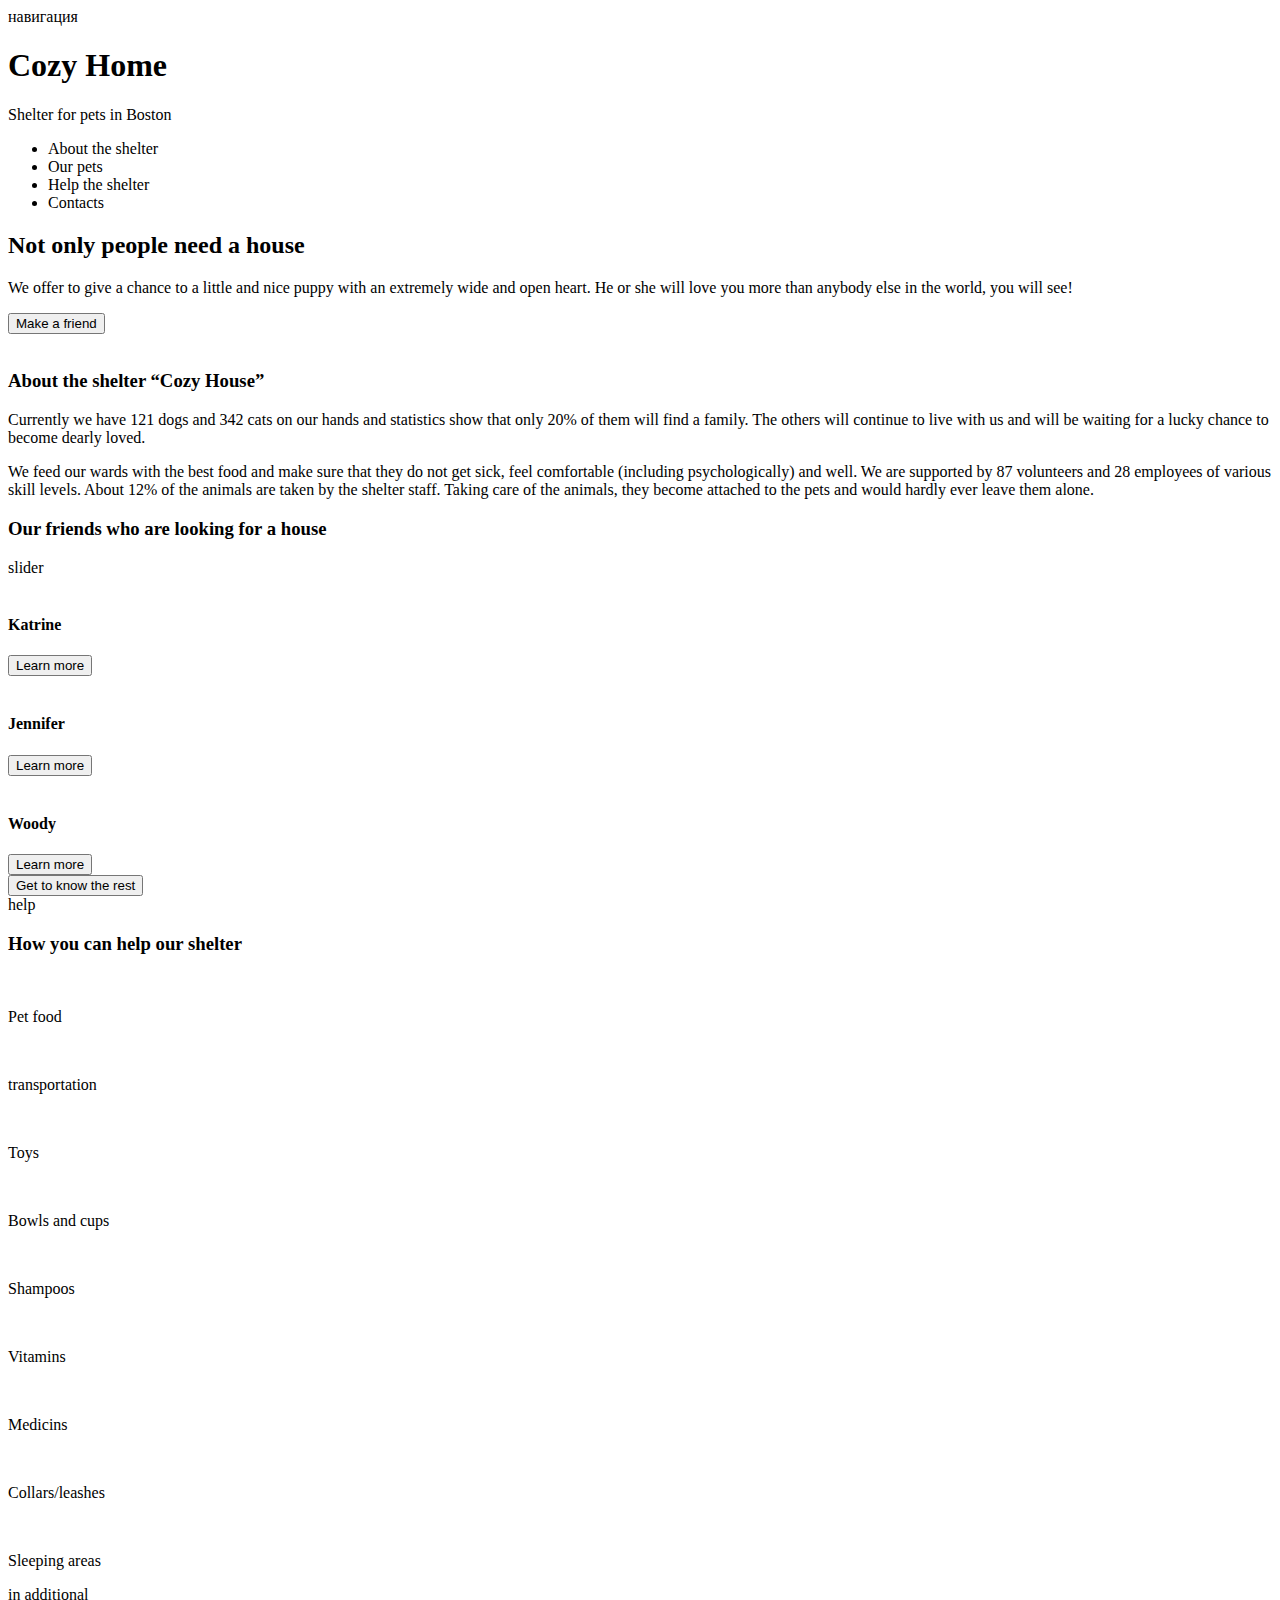
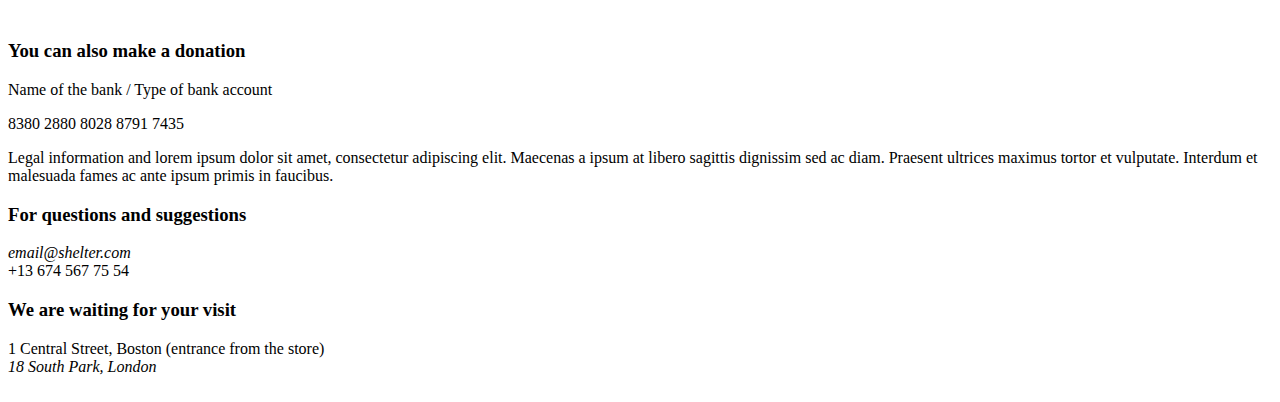
==== shelter/pages/main/index.html @ 9423e676 "init:start shelter task" ====
<!DOCTYPE html>
<html lang="en">
<head>
    <meta charset="UTF-8">
    <meta http-equiv="X-UA-Compatible" content="IE=edge">
    <meta name="viewport" content="width=device-width, initial-scale=1.0">
    <title>shelter</title>
</head>
<body>
    <header>навигация
        <hgroup class="logo">
            <h1>Cozy Home</h1>
            <p>Shelter for pets in Boston</p>
        </hgroup>
        <nav>
            <ul>
                <li>About the shelter</li>
                <li>Our pets</li>
                <li>Help the shelter</li>
                <li>Contacts</li>
            </ul>
        </nav>
    </header>
    <section>
        <div>
            <h2>Not only people need a house</h2>
            <p>We offer to give a chance to a little and nice puppy with an extremely wide and open heart. He or she will love you more than anybody else in the world, you will see!</p>
            <button>Make a friend</button>
        </div>
        <div>
            <img>
        </div>
    </section>
    <section>
        <h3>About the shelter “Cozy House”</h3>
        <p>Currently we have 121 dogs and 342 cats on our hands and statistics show that only 20% of them will find a family. The others will continue to live with us and will be waiting for a lucky chance to become dearly loved.</p>
        <p>We feed our wards with the best food and make sure that they do not get sick, feel comfortable (including psychologically) and well. We are supported by 87 volunteers and 28 employees of various skill levels. About 12% of the animals are taken by the shelter staff. Taking care of the animals, they become attached to the pets and would hardly ever leave them alone.</p>
    </section>
    <section>
        <h3>Our friends who are looking for a house</h3>
        <div>slider
            <div>
                <img>
                <h4>Katrine</h4>
                <button>Learn more</button>
            </div>
            <div>
                <img>
                <h4>Jennifer</h4>
                <button>Learn more</button>
            </div>
            <div>
                <img>
                <h4>Woody</h4>
                <button>Learn more</button>
            </div>
        </div>
        <div>
            <button>Get to know the rest</button>
        </div>
    </section>
    <section>help
        <h3>How you can help our shelter</h3>
        <div>
            <div>
                <img>
                <p>Pet food</p>
            </div>
            <div>
                <img>
                <p>transportation</p>
            </div>
            <div>
                <img>
                <p>Toys</p>
            </div>
            <div>
                <img>
                <p>Bowls and cups</p>
            </div>
            <div>
                <img>
                <p>Shampoos</p>
            </div>
            <div>
                <img>
                <p>Vitamins</p>
            </div>
            <div>
                <img>
                <p>Medicins</p>
            </div>
            <div>
                <img>
                <p>Collars/leashes</p>
            </div>
            <div>
                <img>
                <p>Sleeping areas</p>
            </div>
        </div>
    </section>
    <section>in additional
        <div>
            <img>
        </div>
        <div>
            <h3>You can also make a donation</h3>
            <p>Name of the bank / Type of bank account</p>
            <p>8380 2880 8028 8791 7435</p>
            <p>Legal information and lorem ipsum dolor sit amet, consectetur adipiscing elit. Maecenas a ipsum at libero sagittis dignissim sed ac diam. Praesent ultrices maximus tortor et vulputate. Interdum et malesuada fames ac ante ipsum primis in faucibus.</p>
        </div>
    </section>
    <footer>
        <div>
            <h3>For questions and suggestions</h3>
            <address>email@shelter.com</address>
            <adress>+13 674 567 75 54</adress>
        </div>
        <div>
            <h3>We are waiting for your visit</h3>
            <adress>1 Central Street, Boston (entrance from the store)</adress>
            <address>18 South Park, London </address>
        </div>
        <div>
            <img>
        </div>
    </footer>
</body>
</html>
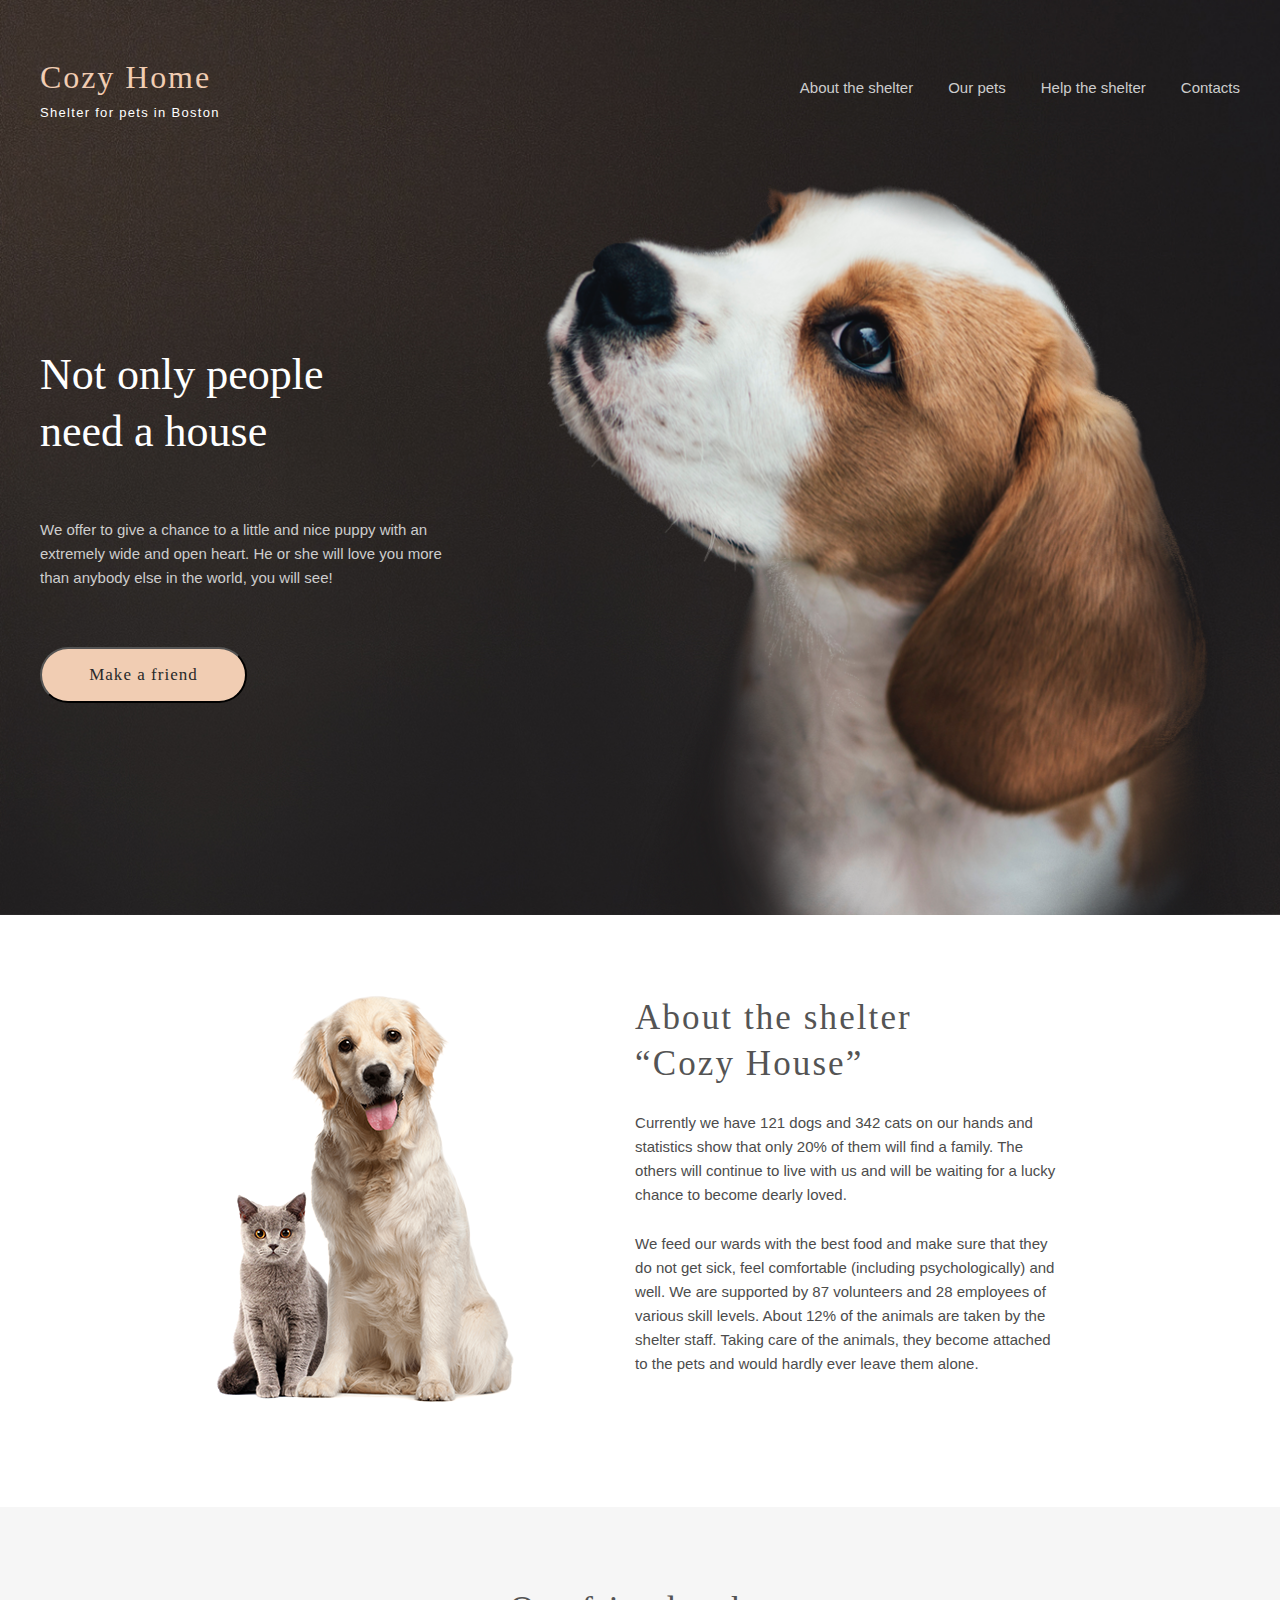
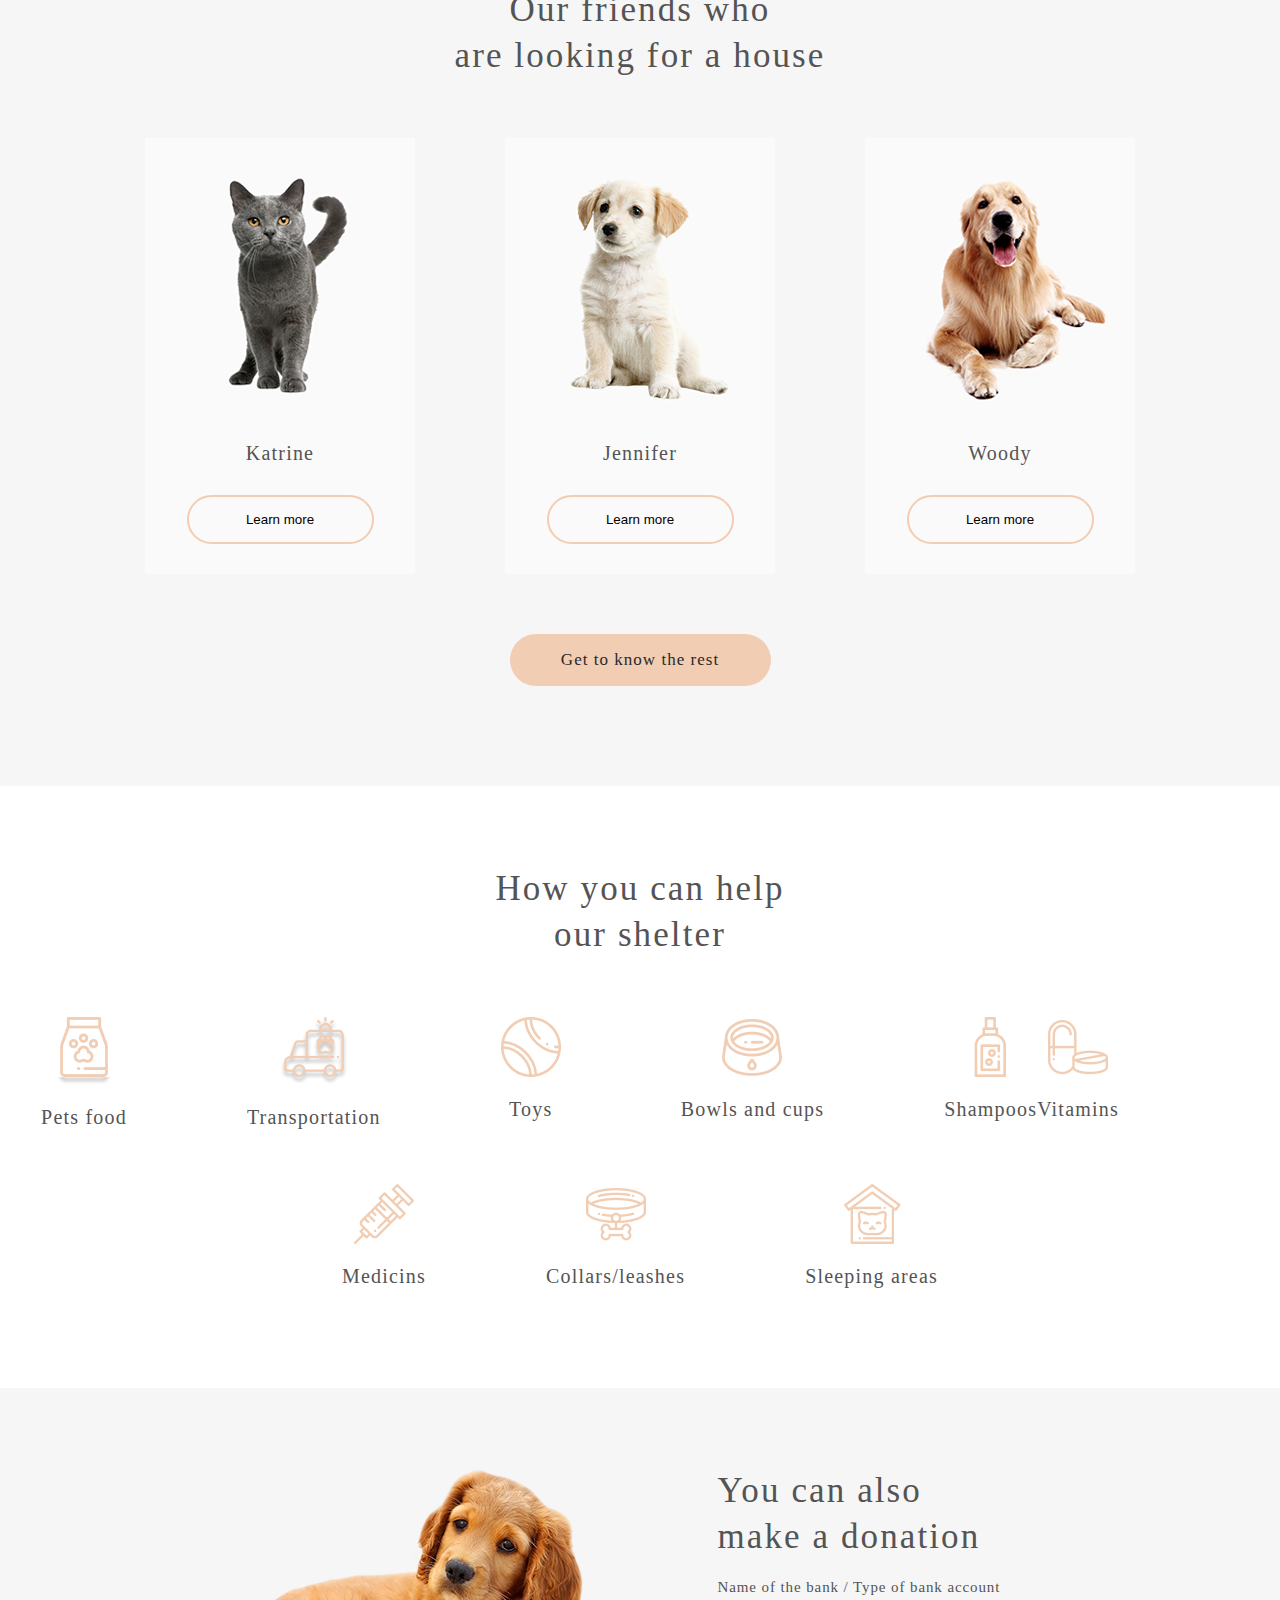
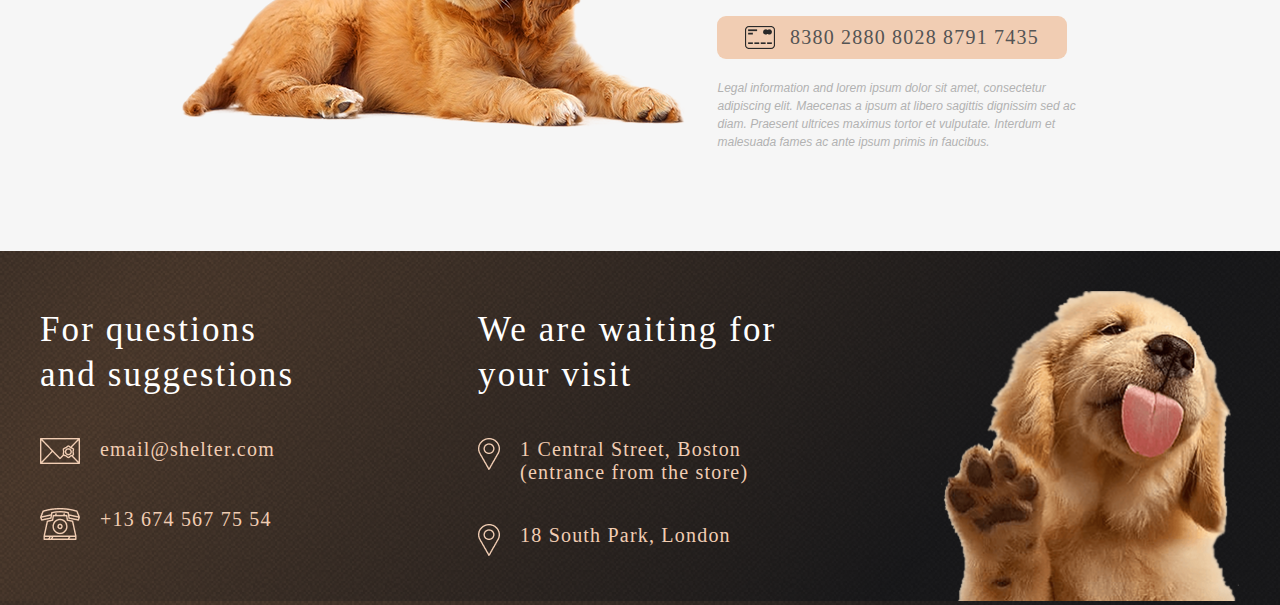
==== commit 571f0c72: "fix: add shelter page" ====
--- a/shelter/pages/main/index.html
+++ b/shelter/pages/main/index.html
@@ -5,126 +5,155 @@
     <meta http-equiv="X-UA-Compatible" content="IE=edge">
     <meta name="viewport" content="width=device-width, initial-scale=1.0">
     <title>shelter</title>
+    <link rel="stylesheet" href="/shelter/pages/main/style.css" />
 </head>
 <body>
-    <header>навигация
-        <hgroup class="logo">
-            <h1>Cozy Home</h1>
-            <p>Shelter for pets in Boston</p>
+    <div class="container">
+    <div class="header_block-only">
+    <header class="header context-block">
+        <hgroup>
+            <h1 class="logo">Cozy Home</h1>
+            <p class="logo_subscribe">Shelter for pets in Boston</p>
         </hgroup>
         <nav>
-            <ul>
-                <li>About the shelter</li>
-                <li>Our pets</li>
-                <li>Help the shelter</li>
-                <li>Contacts</li>
+            <ul class="nav">
+                <li class="nav_item"><a href="#about" class="active">About the shelter</a></li>
+                <li class="nav_item"><a href="#pets">Our pets</a></li>
+                <li class="nav_item"><a href="#help">Help the shelter</a></li>
+                <li class="nav_item"><a href="#contacts">Contacts</a></li>
             </ul>
         </nav>
     </header>
-    <section>
-        <div>
-            <h2>Not only people need a house</h2>
-            <p>We offer to give a chance to a little and nice puppy with an extremely wide and open heart. He or she will love you more than anybody else in the world, you will see!</p>
-            <button>Make a friend</button>
+    <section class="block-only context-block">
+        <div class="block-only_item">
+            <h2>Not only people <br>need a house</h2>
+            <p class="block-only_text">We offer to give a chance to a little and nice puppy with an extremely wide and open heart. He or she will love you more than anybody else in the world, you will see!</p>
+            <button class="block-only_button">Make a friend</button>
         </div>
         <div>
-            <img>
+            <img class="block-only_img" src="/shelter/assets/images/start-screen-puppy.png" alt="dog">
         </div>
     </section>
-    <section>
-        <h3>About the shelter “Cozy House”</h3>
-        <p>Currently we have 121 dogs and 342 cats on our hands and statistics show that only 20% of them will find a family. The others will continue to live with us and will be waiting for a lucky chance to become dearly loved.</p>
-        <p>We feed our wards with the best food and make sure that they do not get sick, feel comfortable (including psychologically) and well. We are supported by 87 volunteers and 28 employees of various skill levels. About 12% of the animals are taken by the shelter staff. Taking care of the animals, they become attached to the pets and would hardly ever leave them alone.</p>
+</div>
+    <section class="about context-block" id="about">
+        <div><img class="about_img" src="/shelter/assets/images/about-pets.png"> </div>
+        <div class="about_item">
+           <h3>About the shelter <br> “Cozy House”</h3>
+           <p class="about_text1">Currently we have 121 dogs and 342 cats on our hands and statistics show that only 20% of them will find a family. The others will continue to live with us and will be waiting for a lucky chance to become dearly loved.</p>
+           <p class="about_text2">We feed our wards with the best food and make sure that they do not get sick, feel comfortable (including psychologically) and well. We are supported by 87 volunteers and 28 employees of various skill levels. About 12% of the animals are taken by the shelter staff. Taking care of the animals, they become attached to the pets and would hardly ever leave them alone.</p>
+        </div>
+        </section>
+    <section class="pets" id="pets">
+        <div class="context-block">
+        <h3 class="pets_tittle">Our friends who <br> are looking for a house</h3>
+        <div class="pets_slider">
+            <div class="pets_slider_item">
+                <img src="/shelter/assets/images/pets-katrine.png">
+                <h4>Katrine</h4>
+                <button class="pets_button">Learn more</button>
+            </div>
+            <div class="pets_slider_item">
+                <img src="/shelter/assets/images/pets-jennifer.png">
+                <h4>Jennifer</h4>
+                <button class="pets_button">Learn more</button>
+            </div>
+            <div class="pets_slider_item">
+                <img src="/shelter/assets/images/pets-woody.png">
+                <h4>Woody</h4>
+                <button class="pets_button">Learn more</button>
+            </div>
+        </div>
+        <div class="get_to_know_button">
+            <button class="second_pets_button">Get to know the rest</button>
+        </div>
+    </div>
     </section>
-    <section>
-        <h3>Our friends who are looking for a house</h3>
-        <div>slider
-            <div>
-                <img>
-                <h4>Katrine</h4>
-                <button>Learn more</button>
+    <section class="help context-block" id="help">
+        <h3>How you can help <br> our shelter</h3>
+        <div class="help_gallary">
+            <div class="help_item">
+                <img src="/shelter/assets/icons/icon-pet-food.png">
+                <p class="help_text">Pets food</p>
+            </div>
+            <div class="help_item">
+                <img src="/shelter/assets/icons/icon-transportation.png">
+                <p class="help_text">Transportation</p>
+            </div>
+            <div class="help_item">
+                <img src="/shelter/assets/icons/icon-toys.png">
+                <p class="help_text">Toys</p>
+            </div>
+            <div class="help_item">
+                <img src="/shelter/assets/icons/icon-bowls-and-cups.png">
+                <p class="help_text">Bowls and cups</p>
+            </div>
+            <div class="help_item">
+                <img src="/shelter/assets/icons/icon-shampoos (1).png">
+                <p class="help_text">Shampoos</p>
+            </div>
+            <div class="help_item">
+                <img src="/shelter/assets/icons/icon-vitamins.png">
+                <p class="help_text">Vitamins</p>
+            </div>
+            <div class="help_item">
+                <img src="/shelter/assets/icons/icon-medicines.png">
+                <p class="help_text">Medicins</p>
+            </div>
+            <div class="help_item">
+                <img src="/shelter/assets/icons/icon-collars-leashes.png">
+                <p class="help_text">Collars/leashes</p>
             </div>
             <div>
-                <img>
-                <h4>Jennifer</h4>
-                <button>Learn more</button>
+                <img src="/shelter/assets/icons/icon-sleeping-area.png">
+                <p class="help_text">Sleeping areas</p>
             </div>
-            <div>
-                <img>
-                <h4>Woody</h4>
-                <button>Learn more</button>
+        </div>
+    </section>
+    <section class="in_addition">
+        <div class="context-block in_addition-block">
+        <div class="in_addition_img">
+            <img src="/shelter/assets/images/donation-dog.png">
+        </div>
+        <div class="in_addition_item">
+            <h3>You can also <br> make a donation</h3>
+            <p class="name_bank">Name of the bank / Type of bank account</p>
+            <div class="card_item">
+                <img src="/shelter/assets/icons/credit-card.png">
+                <p class="card">8380 2880 8028 8791 7435</p>
+            </div>
+            <p class="info">Legal information and lorem ipsum dolor sit amet, consectetur adipiscing elit. Maecenas a ipsum at libero sagittis dignissim sed ac diam. Praesent ultrices maximus tortor et vulputate. Interdum et malesuada fames ac ante ipsum primis in faucibus.</p>
+        </div>
+    </div>
+    </section>
+    <footer id="contacts">
+        <div class="context-block footer-block">
+        <div class="footer_contacts">
+            <h3 class="footer_tittle">For questions and suggestions</h3>
+            <div class="email">
+                <div><img src="/shelter/assets/icons/mail.png"></div>
+                <div class="email_adress">email@shelter.com</div>
+            </div>
+            <div class="tel">
+                <div><img src="/shelter/assets/icons/phone.png"></div>
+                <div class="email_adress">+13 674 567 75 54</div>
+            </div>
+        </div>
+        <div class="footer_adress">
+            <h3 class="footer_tittle">We are waiting for your visit</h3>
+            <div class="email">
+                <div><img src="/shelter/assets/icons/pin.png"></div>
+                <div class="email_adress">1 Central Street, Boston (entrance from the store)</div>
+            </div>
+            <div class="tel">
+                <div><img src="/shelter/assets/icons/pin.png"></div>
+                <div class="email_adress">18 South Park, London </div>
             </div>
         </div>
         <div>
-            <button>Get to know the rest</button>
+            <img src="/shelter/assets/images/footer-puppy.png">
         </div>
-    </section>
-    <section>help
-        <h3>How you can help our shelter</h3>
-        <div>
-            <div>
-                <img>
-                <p>Pet food</p>
-            </div>
-            <div>
-                <img>
-                <p>transportation</p>
-            </div>
-            <div>
-                <img>
-                <p>Toys</p>
-            </div>
-            <div>
-                <img>
-                <p>Bowls and cups</p>
-            </div>
-            <div>
-                <img>
-                <p>Shampoos</p>
-            </div>
-            <div>
-                <img>
-                <p>Vitamins</p>
-            </div>
-            <div>
-                <img>
-                <p>Medicins</p>
-            </div>
-            <div>
-                <img>
-                <p>Collars/leashes</p>
-            </div>
-            <div>
-                <img>
-                <p>Sleeping areas</p>
-            </div>
-        </div>
-    </section>
-    <section>in additional
-        <div>
-            <img>
-        </div>
-        <div>
-            <h3>You can also make a donation</h3>
-            <p>Name of the bank / Type of bank account</p>
-            <p>8380 2880 8028 8791 7435</p>
-            <p>Legal information and lorem ipsum dolor sit amet, consectetur adipiscing elit. Maecenas a ipsum at libero sagittis dignissim sed ac diam. Praesent ultrices maximus tortor et vulputate. Interdum et malesuada fames ac ante ipsum primis in faucibus.</p>
-        </div>
-    </section>
-    <footer>
-        <div>
-            <h3>For questions and suggestions</h3>
-            <address>email@shelter.com</address>
-            <adress>+13 674 567 75 54</adress>
-        </div>
-        <div>
-            <h3>We are waiting for your visit</h3>
-            <adress>1 Central Street, Boston (entrance from the store)</adress>
-            <address>18 South Park, London </address>
-        </div>
-        <div>
-            <img>
-        </div>
+    </div>
     </footer>
+</div>
 </body>
 </html>--- a/shelter/pages/main/style.css
+++ b/shelter/pages/main/style.css
@@ -0,0 +1,351 @@
+body {
+    margin: 0;
+    padding: 0;
+    box-sizing: border-box;
+    list-style: none;
+    flex-wrap: wrap;
+    max-width: 100%;
+  }
+  
+  .container {
+    max-width: 1280px;
+  }
+  .header_block-only{
+    background-image: url(/shelter/assets/images/start-screen-background.jpg);
+    background-repeat: no-repeat;
+    background-size: cover;
+}
+    .context-block{
+      margin: 0 40px 0;
+    }
+    .header{
+      display: flex;
+      flex-direction: row;
+      justify-content: space-between;
+      padding: 60px 0 63px
+    }
+  .logo{
+    margin: 0;
+    margin-bottom: 10px;
+    font-family: 'Georgia';
+    font-style: normal;
+    font-weight: 400;
+    font-size: 32px;
+    line-height: 110%;
+    letter-spacing: 0.06em;
+    color: #F1CDB3;
+  }
+  .logo_subscribe{
+    margin: 0;
+    font-family: 'Arial';
+    font-style: normal;
+    font-weight: 400;
+    font-size: 13px;
+    line-height: 15px;
+    letter-spacing: 0.1em;
+    color: #FFFFFF;
+  }
+  .nav{
+    list-style: none;
+    display: flex;
+    flex-direction: row;
+    margin: 0;
+    padding-top: 16px;
+  }
+  .nav_item{
+    margin: 0;
+    margin-right: 35px;
+  }
+  .nav_item:last-child{
+      margin-right: 0;
+  }
+  .nav_item:hover{
+      content: '';
+  }
+  .nav_item a{
+    text-decoration: none;
+    font-family: 'Arial';
+    font-style: normal;
+    font-weight: 400;
+    font-size: 15px;
+    line-height: 160%;
+    color: #CDCDCD;
+    position: relative;
+    cursor: pointer;
+  }
+  .nav_item a:after{
+    display: block;
+    position: absolute;
+    left: 0;
+    width: 0;
+    height: 3px;
+    background-color: #F1CDB3;
+    content: '';
+    transition: width 0.3s ease-out;
+  }
+  .nav_item a:hover::after,
+  .nav_item a:focus::after{
+      width: 100%;
+  }
+  .block-only{
+      display: flex;
+      flex-direction: row;
+      justify-content: space-between;
+  }
+  .block-only_item{
+      width: 33.14vw;
+      padding-top: 163px;
+  }
+  h2{
+    font-family: 'Georgia';
+    font-style: normal;
+    font-weight: 400;
+    font-size: 44px;
+    line-height: 130%;
+    color: #FFFFFF;
+    margin: 0;
+    padding-bottom: 42px; 
+  }
+  .block-only_text{
+    font-family: 'Arial';
+    font-style: normal;
+    font-weight: 400;
+    font-size: 15px;
+    line-height: 160%;
+    color: #CDCDCD;
+    padding-bottom: 42px;
+  }
+  .block-only_button{
+    width: 16.17vw;
+    padding: 15px 0;
+    background: #F1CDB3;
+    border-radius: 20.83vw;
+    font-family: 'Georgia';
+    font-style: normal;
+    font-weight: 400;
+    font-size: 17px;
+    line-height: 130%;
+    letter-spacing: 0.06em;
+    color: #292929;
+  }
+  .block-only_img{
+      height: 100%;
+  }
+  .about{
+      display: flex;
+      justify-content: space-between;
+      padding: 80px 175px 100px;
+  }
+  .about_img{
+      
+  }
+  .about_item{
+      margin-left: 9.38vw;
+  }
+  h3{
+    font-family: 'Georgia';
+    font-style: normal;
+    font-weight: 400;
+    font-size: 35px;
+    line-height: 130%;
+    letter-spacing: 0.06em;
+    color: #545454;
+    margin: 0;
+  }
+  .about_text1{
+    margin: 25px 0;
+  }
+  .about_text2{
+    margin: 0;
+  }
+  .about_text1,
+  .about_text2{
+    font-family: 'Arial';
+    font-style: normal;
+    font-weight: 400;
+    font-size: 15px;
+    line-height: 160%;
+    color: #4C4C4C;
+  }
+  .pets{
+    background: #F6F6F6;
+    padding: 80px 0 100px;
+  }
+  .pets_tittle{
+      text-align: center;
+      padding-bottom: 60px;
+  }
+  .pets_slider{
+      display: flex;
+      padding: 0 105px 60px;
+      justify-content: space-between;
+  }
+  .pets_slider_item{
+      background-color: #FAFAFA;
+      text-align: center;
+  }
+  h4{
+    margin: 0;
+    padding: 30px 0;
+    text-align: center;
+    font-family: 'Georgia';
+    font-style: normal;
+    font-weight: 400;
+    font-size: 20px;
+    line-height: 23px;
+    letter-spacing: 0.06em;
+    color: #545454;
+  }
+  .pets_button{
+      width: 187px;
+      padding: 15px 0;
+      border: 2px solid #F1CDB3;
+      background-color: #FAFAFA;
+      border-radius: 100px;
+      margin-bottom: 30px;
+  }
+  .get_to_know_button{
+    text-align: center;
+  }
+  .second_pets_button{
+      width: 261px;
+      background-color: #F1CDB3;
+      border-radius: 100px;
+      border: none;
+      padding: 15px 0;
+      font-family: 'Georgia';
+font-style: normal;
+font-weight: 400;
+font-size: 17px;
+line-height: 130%;
+letter-spacing: 0.06em;
+color: #292929;
+  }
+  .help{
+      padding: 80px 0 100px;
+      text-align: center;
+  }
+  .help_gallary{
+      padding: 60px 0 0;
+      display: flex;
+      flex-wrap: wrap;
+      justify-content: center;
+  }
+  .help_item{
+      margin-right: 120px;
+      padding-bottom: 55px;
+  }
+  .help_item:nth-child(5){
+      margin-right: 0;
+  }
+  .help_item:nth-child(6),
+  .help_item:nth-child(7),
+  .help_item:nth-child(8),
+  .help_item:nth-child(9){
+      padding-bottom: 0;
+  }
+  .help_text{
+      padding-top: 17px;
+      margin: 0;
+      font-family: 'Georgia';
+font-style: normal;
+font-weight: 400;
+font-size: 20px;
+line-height: 115%;
+text-align: center;
+letter-spacing: 0.06em;
+color: #545454;
+  }
+  .in_addition{
+      background-color: #F6F6F6;
+  }
+  .in_addition-block{
+      padding: 80px 0 100px;
+      display: flex;
+      justify-content: center;
+  }
+  .in_addition_img{
+      margin-right: 30px;
+  }
+  .in_addition_item{
+      width: 29.69vw;
+  }
+  .name_bank{
+      margin: 20px 0;
+      font-family: 'Georgia';
+font-style: normal;
+font-weight: 400;
+font-size: 15px;
+line-height: 110%;
+align-items: center;
+letter-spacing: 0.06em;
+color: #545454;
+  }
+  .card_item{
+    margin: 0;
+    text-align: center;
+    display: flex;
+    justify-content: center;
+    border-radius: 9px;
+    width: 27.27vw;
+    padding: 10px 0;
+    background-color: #F1CDB3;
+  }
+  .card{
+      margin: 0;
+      margin-left: 15px;
+      font-family: 'Georgia';
+font-style: normal;
+font-weight: 400;
+font-size: 20px;
+line-height: 115%;
+align-items: center;
+letter-spacing: 0.06em;
+color: #545454;
+  }
+  .info{
+      margin: 20px 0 0 0;
+      font-family: 'Arial';
+font-style: italic;
+font-weight: 400;
+font-size: 12px;
+line-height: 18px;
+align-items: center;
+color: #B2B2B2;
+  }
+  footer{
+      background-image: url(/shelter/assets/images/footer-gradient-background.png);
+  }
+  .footer-block{
+      padding-top: 40px;
+      display: flex;
+      justify-content: space-between;
+  }
+  .footer_tittle{
+      color: white;
+  }
+  .footer_contacts{
+      padding-top: 16px;
+      width: 21.72vw;
+  }
+  .footer_adress{
+      padding-top: 16px;
+      width: 23.59vw;
+  }
+  .email{
+      margin: 40px 0;
+      display: flex;
+  }
+  .email_adress{
+    font-family: 'Georgia';
+    font-style: normal;
+    font-weight: 400;
+    font-size: 20px;
+    line-height: 115%;
+    letter-spacing: 0.06em;
+    color: #F1CDB3;
+    margin-left: 20px;
+  }
+  .tel{
+      display: flex;
+  }